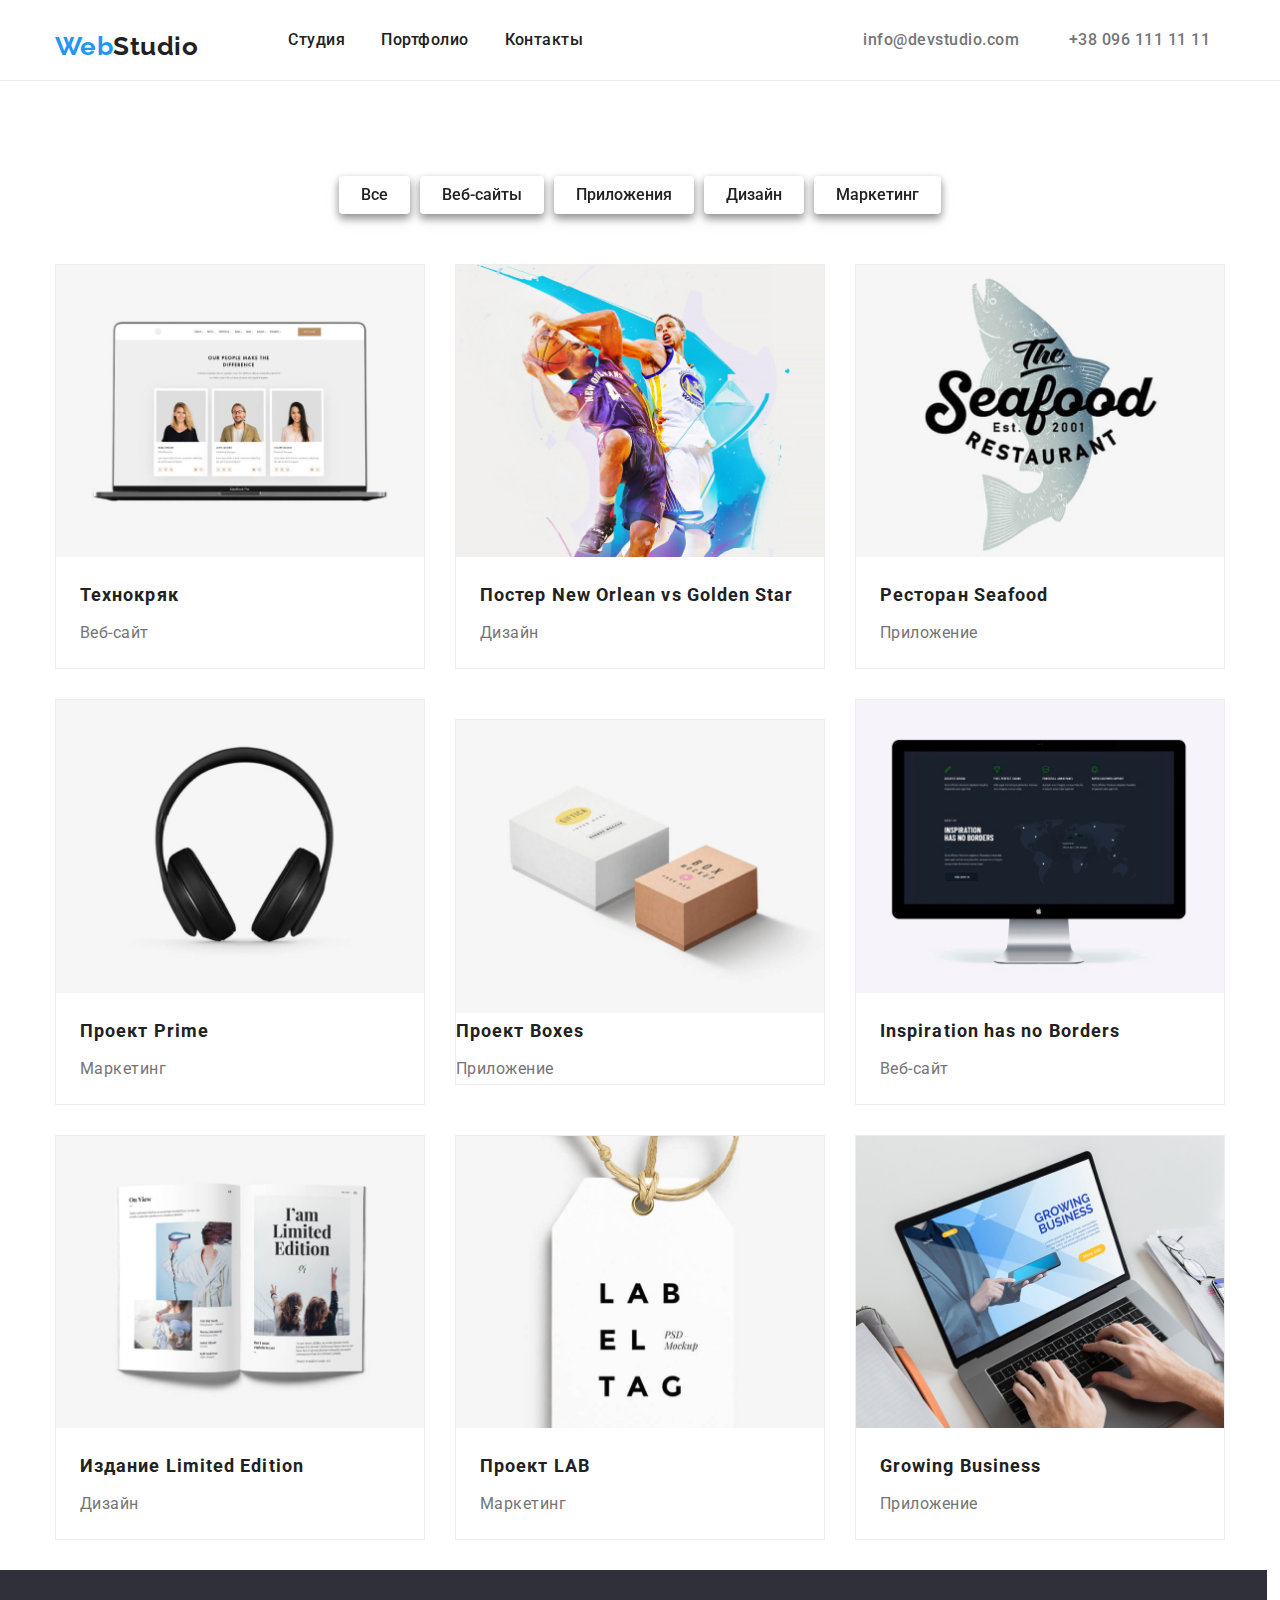
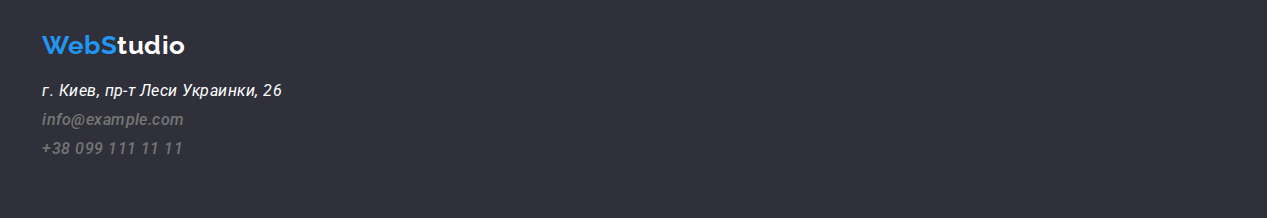
==== portfolio.html @ 785e55bb "Fixes bugs  home task 03" ====
<!DOCTYPE html>
<html lang="en">
  <head>
    <meta charset="UTF-8" />
    <meta http-equiv="X-UA-Compatible" content="IE=edge" />
    <meta name="viewport" content="width=device-width, initial-scale=1.0" />
    <meta name="description" content="This site for home tasks" />
    <title>Portfolio</title>
    <link rel="preconnect" href="https://fonts.gstatic.com" />
    <link
      href="https://fonts.googleapis.com/css2?family=Raleway:wght@700&family=Roboto:wght@400;500;700;900&display=swap"
      rel="stylesheet"
    />
    <link
      rel="stylesheet"
      href="https://cdnjs.cloudflare.com/ajax/libs/modern-normalize/1.0.0/modern-normalize.min.css"
    />
    <link rel="stylesheet" href="css/styles.css" />
  </head>
  <body>
    <!-- Шапка -->
    <header class="h-line">
      <div class="container">
        <nav class="main-navigation">
          <h1 class="navigation">
            <a class="link logo" href="index.html">
              <span class="logo-highlight">Web</span>Studio</a
            >
          </h1>

          <ul class="menu-nav list">
            <li class="item"><a class="link" href="index.html">Студия</a></li>
            <li class="item">
              <a class="link" href="portfolio.html">Портфолио</a>
            </li>
            <li class="item"><a class="link" href="">Контакты</a></li>
          </ul>
          <div class="contacts">
            <a class="link" href="mailto:">info@devstudio.com</a>
            <a class="link" href="tel:+380961111111">+38 096 111 11 11</a>
          </div>
        </nav>
      </div>
    </header>
    <main>
      <section class="button-item">
        <ul class="site-nav list">
          <li class="site-nav-item">
            <button type="button" class="filter-btn">Все</button>
          </li>
          <li class="site-nav-item">
            <button type="button" class="filter-btn">Веб-сайты</button>
          </li>
          <li class="site-nav-item">
            <button type="button" class="filter-btn">Приложения</button>
          </li>
          <li class="site-nav-item">
            <button type="button" class="filter-btn">Дизайн</button>
          </li>
          <li class="site-nav-item">
            <button type="button" class="filter-btn">Маркетинг</button>
          </li>
        </ul>
      </section>
      <section>
        <div class="container">
          <h2 class="portfolio-title">Портфолио</h2>
          <ul class="list grid flex-c">
            <li class="grid-item">
              <img src="./images/example1.jpg" alt="Сотрудники" />
              <div class="card-info">
                <h3 class="portfolio grid-item-title">Технокряк</h3>
                <p class="grid-item-text">Веб-сайт</p>
              </div>
            </li>
            <li class="grid-item">
              <img src="./images/example2.jpg" alt="Дизайн" />
              <div class="card-info">
                <h3 class="portfolio grid-item-title">
                  Постер New Orlean vs Golden Star
                </h3>
                <p class="grid-item-text">Дизайн</p>
              </div>
            </li>
            <li class="grid-item">
              <img src="./images/example3.jpg" alt="Приложение" />
              <div class="card-info">
                <h3 class="portfolio grid-item-title">Ресторан Seafood</h3>
                <p class="grid-item-text">Приложение</p>
              </div>
            </li>
            <li class="grid-item">
              <img src="./images/example4.jpg" alt="Маркетин" />
              <div class="card-info">
                <h3 class="portfolio grid-item-title">Проект Prime</h3>
                <p class="grid-item-text">Маркетинг</p>
              </div>
            </li>
            <li class="grid-item">
              <img src="./images/example5.jpg" alt="Приложение" />
              <h3 class="portfolio grid-item-title">Проект Boxes</h3>
              <p class="grid-item-text">Приложение</p>
            </li>
            <li class="grid-item">
              <img src="./images/example6.jpg" alt="Веб-сайт" />
              <div class="card-info">
                <h3 class="portfolio grid-item-title">
                  Inspiration has no Borders
                </h3>
                <p class="grid-item-text">Веб-сайт</p>
              </div>
            </li>
            <li class="grid-item">
              <img src="./images/example7.jpg" alt="Дизайн" />
              <div class="card-info">
                <h3 class="portfolio grid-item-title">
                  Издание Limited Edition
                </h3>
                <p class="grid-item-text">Дизайн</p>
              </div>
            </li>
            <li class="grid-item">
              <img src="./images/example8.jpg" alt="Маркетинг" />
              <div class="card-info">
                <h3 class="portfolio grid-item-title">Проект LAB</h3>
                <p class="grid-item-text">Маркетинг</p>
              </div>
            </li>
            <li class="grid-item">
              <img src="./images/example9.jpg" alt="Приложение" />
              <div class="card-info">
                <h3 class="portfolio grid-item-title">Growing Business</h3>
                <p class="grid-item-text">Приложение</p>
              </div>
            </li>
          </ul>
        </div>
      </section>
    </main>
    <!-- Подвал -->
    <footer>
      <div class="container">
        <a class="link logo" href="index.html">
          <span class="logo-highlight">WebS</span>tudio</a
        >
        <address>
          <p class="contacts-item">г. Киев, пр-т Леси Украинки, 26</p>
          <ul class="list">
            <li class="contacts-item">
              <a class="link" href="mailto:info@example.com"
                >info@example.com</a
              >
            </li>
            <li class="contacts-item">
              <a class="link" href="tel:+380991111111">+38 099 111 11 11</a>
            </li>
          </ul>
        </address>
      </div>
    </footer>
  </body>
</html>
---- css/styles.css ----
/* Custom CSS variables */

:root {
    --main-font-family: "Roboto", sans-serif;
    --main-bg-color: #fff;
    --main-text-color: #212121;
    --secondary-color: #757575;
    --accent-color: #2196F3;
    --dark-bg-color: #2F303A;
    --base-size: 16px;
    --soft-box-shadow: drop-shadow(0px 4px 4px rgba(0, 0, 0, 0.25));
    --small-circled: 4px;
}

html {
    box-sizing: border-box;
}

*, *::after, *::before {
    box-sizing: inherit;
}

h1, h2, h3, h4, h5, h6, p {
    margin-top: 0;
    margin-bottom: 0;
}

/* Main styles */

body {
    font-size: var(--base-size);
    font-family: var(--main-font-family);
    letter-spacing: 0.03em;
    line-height: 1.2;
    color: var(--main-text-color);
}

img {
    display: block;
    width: 100%;
    height: auto;
}

footer {
    padding: 60px 0;
    background-color: var( --dark-bg-color);
    width: 100vw;
    position: relative;
    left: 49%;
    margin-left: -50vw;
}

address {
    margin-top: 20px;
}

.container {
    width: 1200px;
    margin: 0 auto;
    padding: 0 15px;
}

.navigation {
    height: 80px;
    padding: 25px 0;
}

.main-navigation {
    display: flex;
    align-items: center;
}

.flex-container {
    display: flex;
    justify-content: space-between;
}

.contacts {
    display: inline-flex;
    margin-left: 280px;
}

.contacts .link {
    color: var(--secondary-color);
}

.contacts .link:not(:last-child) {
    margin-right: 50px;
}

.menu-nav {
    width: 295px;
    display: inline-flex;
    justify-content: space-between;
}

.item .link {
    list-style: none;
    text-decoration: none;
    display: block;
}

.flex-c {
    justify-content: center;
    align-items: center;
}

.hero {
    width: 100vw;
    position: relative;
    left: 49%;
    margin-left: -50vw;
    text-align: center;
    height: 600px;
    background-color: var(--dark-bg-color);
    flex-direction: column;
}

.features {
    display: flex;
    justify-content: space-between;
    padding: 95px 0;
}

.features .list {
    width: 270px;
}

.features p {
    font-size: 14px;
    line-height: 24px;
    letter-spacing: 3%;
    color: var(--secondary-color);
}

.image-grid {
    display: flex;
    justify-content: space-between;
}

.link {
    text-decoration: none;
    color: inherit;
    font-weight: 500;
}

.link:hover, .link:focus {
    color: var(--accent-color);
}

.list {
    list-style: none;
    padding-left: 0;
    margin: 0;
}

.button {
    font-weight: 700;
    font-size: var(--base-size);
    line-height: 1.87;
    letter-spacing: .06em;
    color: var(--main-text-color);
    background-color: var(--main-bg-color);
    border: none;
    cursor: pointer;
    border-radius: var(--small-circled);
    padding: 10px 32px;
    background-color: #2196f3;
    color: var(--main-bg-color);
}

.button:active {
    outline: none;
    transform: translateY(2px);
}

.button:focus {
    outline: none;
}

.button-item {
    display: flex;
    justify-content: center;
    margin-left: auto;
    margin-right: auto;
    padding-bottom: 50px;
}

.site-nav {
    display: inline-flex;
}

.site-nav .button {
    display: block;
}

.site-nav-item:not(:last-child) {
    margin-right: 10px;
    background-repeat: 4px;
}

.site-nav-item {
    filter: var(--soft-box-shadow);
}

.filter-btn {
    font-size: var(--base-size);
    font-weight: 500;
    line-height: 1.62;
    color: var(--main-text-color);
    padding: 6px 22px;
    background-color: var(--main-bg-color);
    border: none;
    cursor: pointer;
    display: inline-flex;
    border-radius: var(--small-circled);
    filter: var(--soft-box-shadow);
}

.filter-btn:active {
    outline: none;
    transform: translateY(2px);
}

.filter-btn:focus {
    outline: none;
}

.filter-btn:hover {
    background-color: #2196f3;
    color: var(--main-bg-color);
}

.page-title {
    font-size: 44px;
    font-weight: 900;
    line-height: 1.36;
    color: var(--main-bg-color);
    display: block;
    width: 700px;
    letter-spacing: 0.06em;
    text-transform: uppercase;
    margin-bottom: 30px;
    margin: 0 auto 30px;
}

.page-title-item {
    font-weight: 700;
    font-size: 14px;
    line-height: 1.142;
    text-transform: uppercase;
    color: var( --main-text-color);
    margin-bottom: 10px;
}

.section-title {
    font-weight: 700;
    font-size: 36px;
    line-height: 1.166;
    text-align: center;
    color: var( --main-text-color);
    margin-bottom: 50px;
}

.works {
    padding-bottom: 95px;
}

.page-title-description {
    font-weight: 400;
    font-size: 14px;
    line-height: 1.71;
    color: var( --secondary-color);
}

.team-card {
    font-size: 16px;
    font-weight: 500;
    line-height: 1.2;
    text-align: center;
    color: var( --main-text-color);
    width: 270px;
    box-shadow: 0px 1px 3px rgba(0, 0, 0, 0.12), 0px 1px 1px rgba(0, 0, 0, 0.14), 0px 2px 1px rgba(0, 0, 0, 0.2);
    border-radius: 0px 0px 4px 4px;
}

.person {
    font-weight: 500;
    line-height: 1.2;
    letter-spacing: 3%;
    text-align: center;
    padding-top: 30px;
    padding-bottom: 10px;
}

.team-item {
    font-weight: 400;
    font-size: 16px;
    line-height: 19px;
    text-align: center;
    color: var(--secondary-color);
    padding-bottom: 30px;
}

.our-team {
    padding-bottom: 95px;
}

.contacts-item:not(:last-child) {
    padding-bottom: 10px;
    color: var(--main-bg-color);
}

.contacts-item .link {
    color: var(--secondary-color);
}

.contacts-item .link:hover {
    color: var(--accent-color);
}

footer .logo {
    color: var(--main-bg-color);
}

.logo {
    font-family: Raleway;
    font-weight: 700;
    font-size: 26px;
    line-height: 1.192;
    color: var(--main-text-color);
    margin-right: 90px;
}

.logo-highlight {
    color: var(--accent-color);
}

.portfolio {
    font-size: 18px;
    font-weight: 700;
    line-height: 2;
    letter-spacing: .06em;
    color: var(--main-text-color);
}

.portfolio-item {
    font-weight: 400;
    font-size: 16px;
    line-height: 1.87;
    color: var(--secondary-color);
}

.portfolio-example {
    display: flex;
}

.h-line {
    border-bottom: 1px solid #eee;
    margin-bottom: 95px;
}

.portfolio-title {
    display: none;
}

.grid {
    display: flex;
    flex-wrap: wrap;
}

.grid-item {
    width: 370px;
    margin-right: 30px;
    margin-bottom: 30px;
    border: 1px solid #eee;
}

.grid-item:nth-child(3n) {
    margin-right: 0;
}

.grid-item-title {
    font-weight: bold;
    font-size: 18px;
    line-height: 2;
    letter-spacing: .06em;
    color: var(--main-text-color);
    margin-bottom: 5px;
}

.grid-item-text {
    font-size: 16px;
    line-height: 1.87;
    letter-spacing: 0.03em;
    color: var(--secondary-color);
}

.card-info {
    padding: 20px 24px;
}

.visually-hidden {
    position: absolute !important;
    clip: rect(1px 1px 1px 1px);
    clip: rect(1px, 1px, 1px, 1px);
    padding: 0 !important;
    border: 0 !important;
    height: 1px !important;
    width: 1px !important;
    overflow: hidden;
}
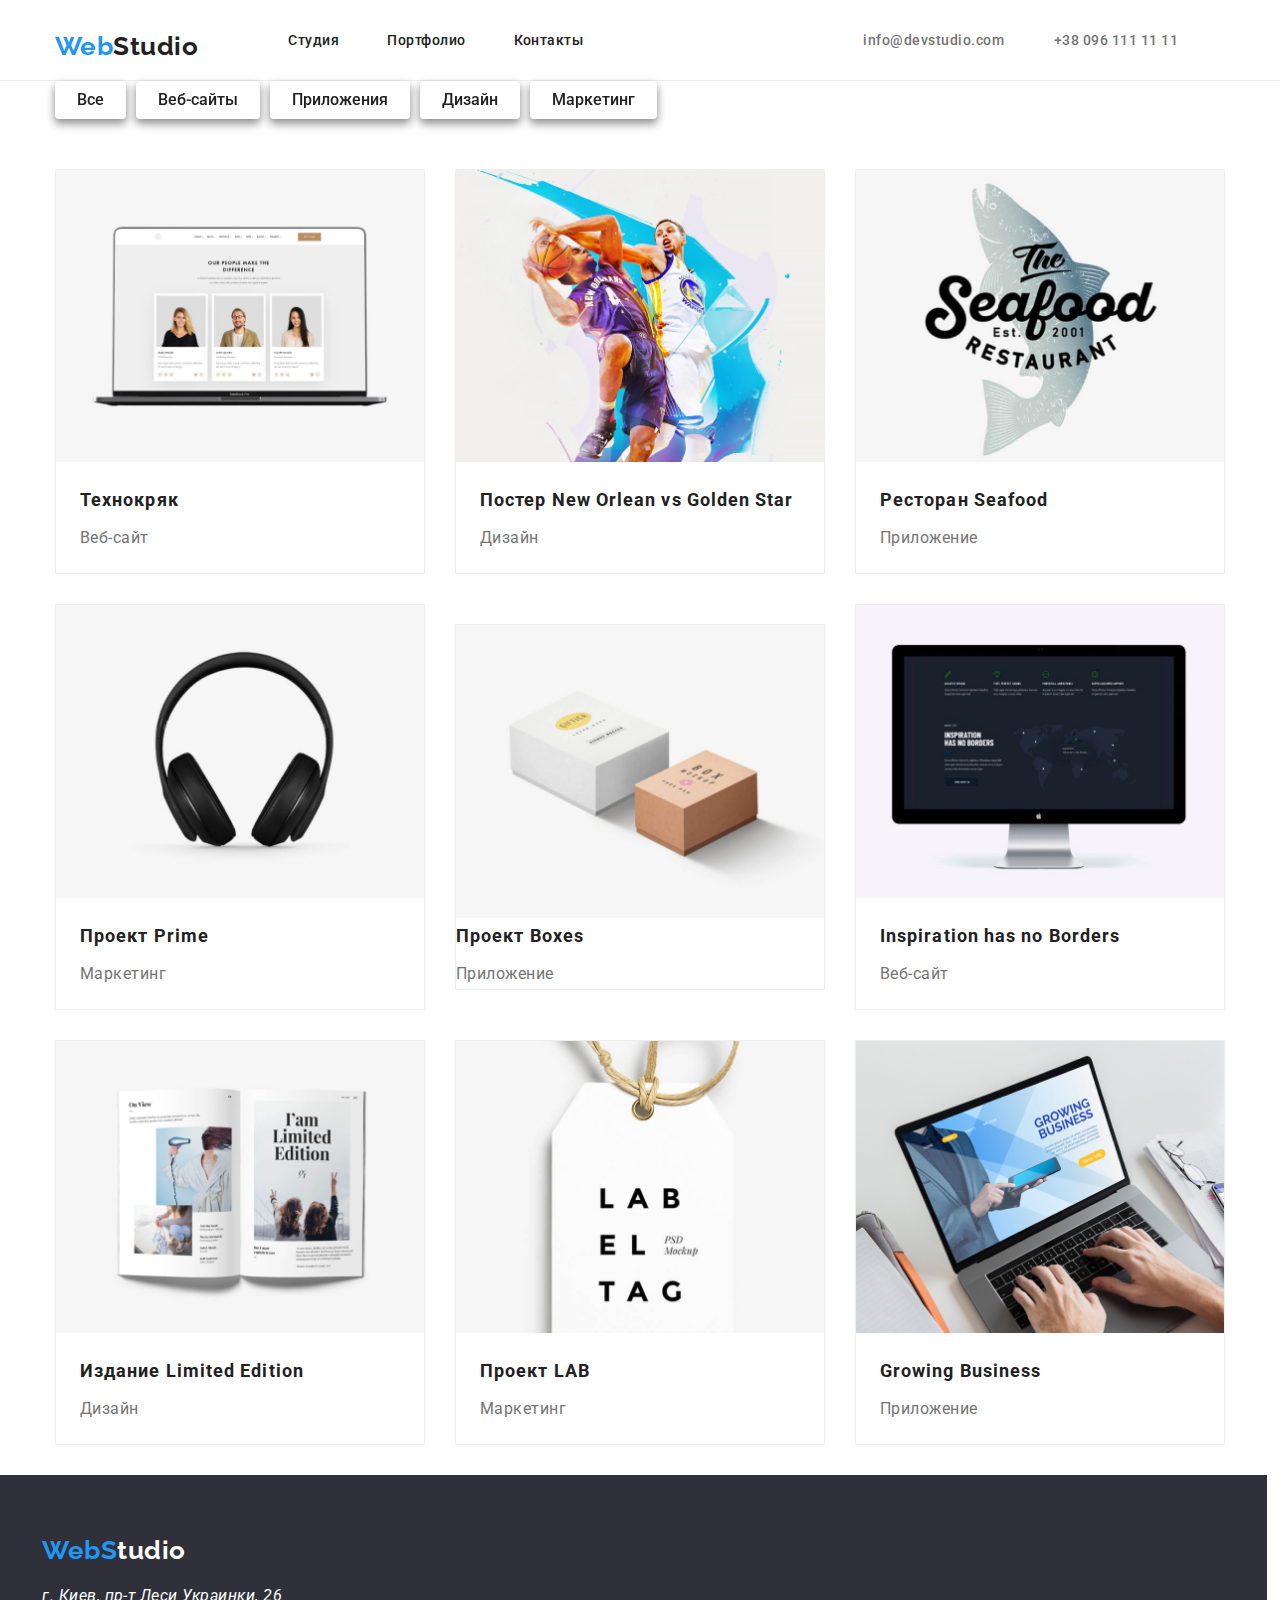
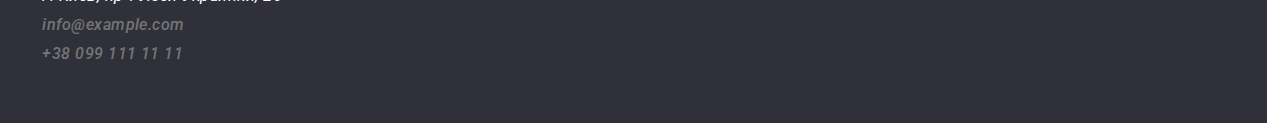
==== commit 91f46401: "Fixes bugs sn home task 3" ====
--- a/portfolio.html
+++ b/portfolio.html
@@ -44,6 +44,7 @@
     </header>
     <main>
       <section class="button-item">
+        <div class="container">
         <ul class="site-nav list">
           <li class="site-nav-item">
             <button type="button" class="filter-btn">Все</button>
@@ -61,9 +62,9 @@
             <button type="button" class="filter-btn">Маркетинг</button>
           </li>
         </ul>
+        </div>
       </section>
       <section>
-        <div class="container">
           <h2 class="portfolio-title">Портфолио</h2>
           <ul class="list grid flex-c">
             <li class="grid-item">
--- a/css/styles.css
+++ b/css/styles.css
@@ -75,12 +75,22 @@
     justify-content: space-between;
 }
 
+.flex-c {
+    justify-content: center;
+    align-items: center;
+}
+
+.features-flex-container {
+    display: inline-flex;
+}
+
 .contacts {
     display: inline-flex;
     margin-left: 280px;
 }
 
 .contacts .link {
+    font-size: 14px;
     color: var(--secondary-color);
 }
 
@@ -95,25 +105,18 @@
 }
 
 .item .link {
+    font-size: 14px;
     list-style: none;
     text-decoration: none;
     display: block;
 }
 
-.flex-c {
-    justify-content: center;
-    align-items: center;
-}
-
 .hero {
-    width: 100vw;
-    position: relative;
-    left: 49%;
-    margin-left: -50vw;
+    min-width: 100vh;
+    padding-top: 200px;
+    padding-bottom: 200px;
     text-align: center;
-    height: 600px;
     background-color: var(--dark-bg-color);
-    flex-direction: column;
 }
 
 .features {
@@ -263,6 +266,7 @@
 }
 
 .works {
+    padding-top: 95px;
     padding-bottom: 95px;
 }
 
@@ -303,7 +307,18 @@
 }
 
 .our-team {
+    background: #F5F4FA;
     padding-bottom: 95px;
+}
+
+.our-team-card {
+    padding-top: 30px;
+    padding-bottom: 30px;
+}
+
+.team-card-discription {
+    display: flex;
+    align-items: center;
 }
 
 .contacts-item:not(:last-child) {
@@ -357,7 +372,6 @@
 
 .h-line {
     border-bottom: 1px solid #eee;
-    margin-bottom: 95px;
 }
 
 .portfolio-title {
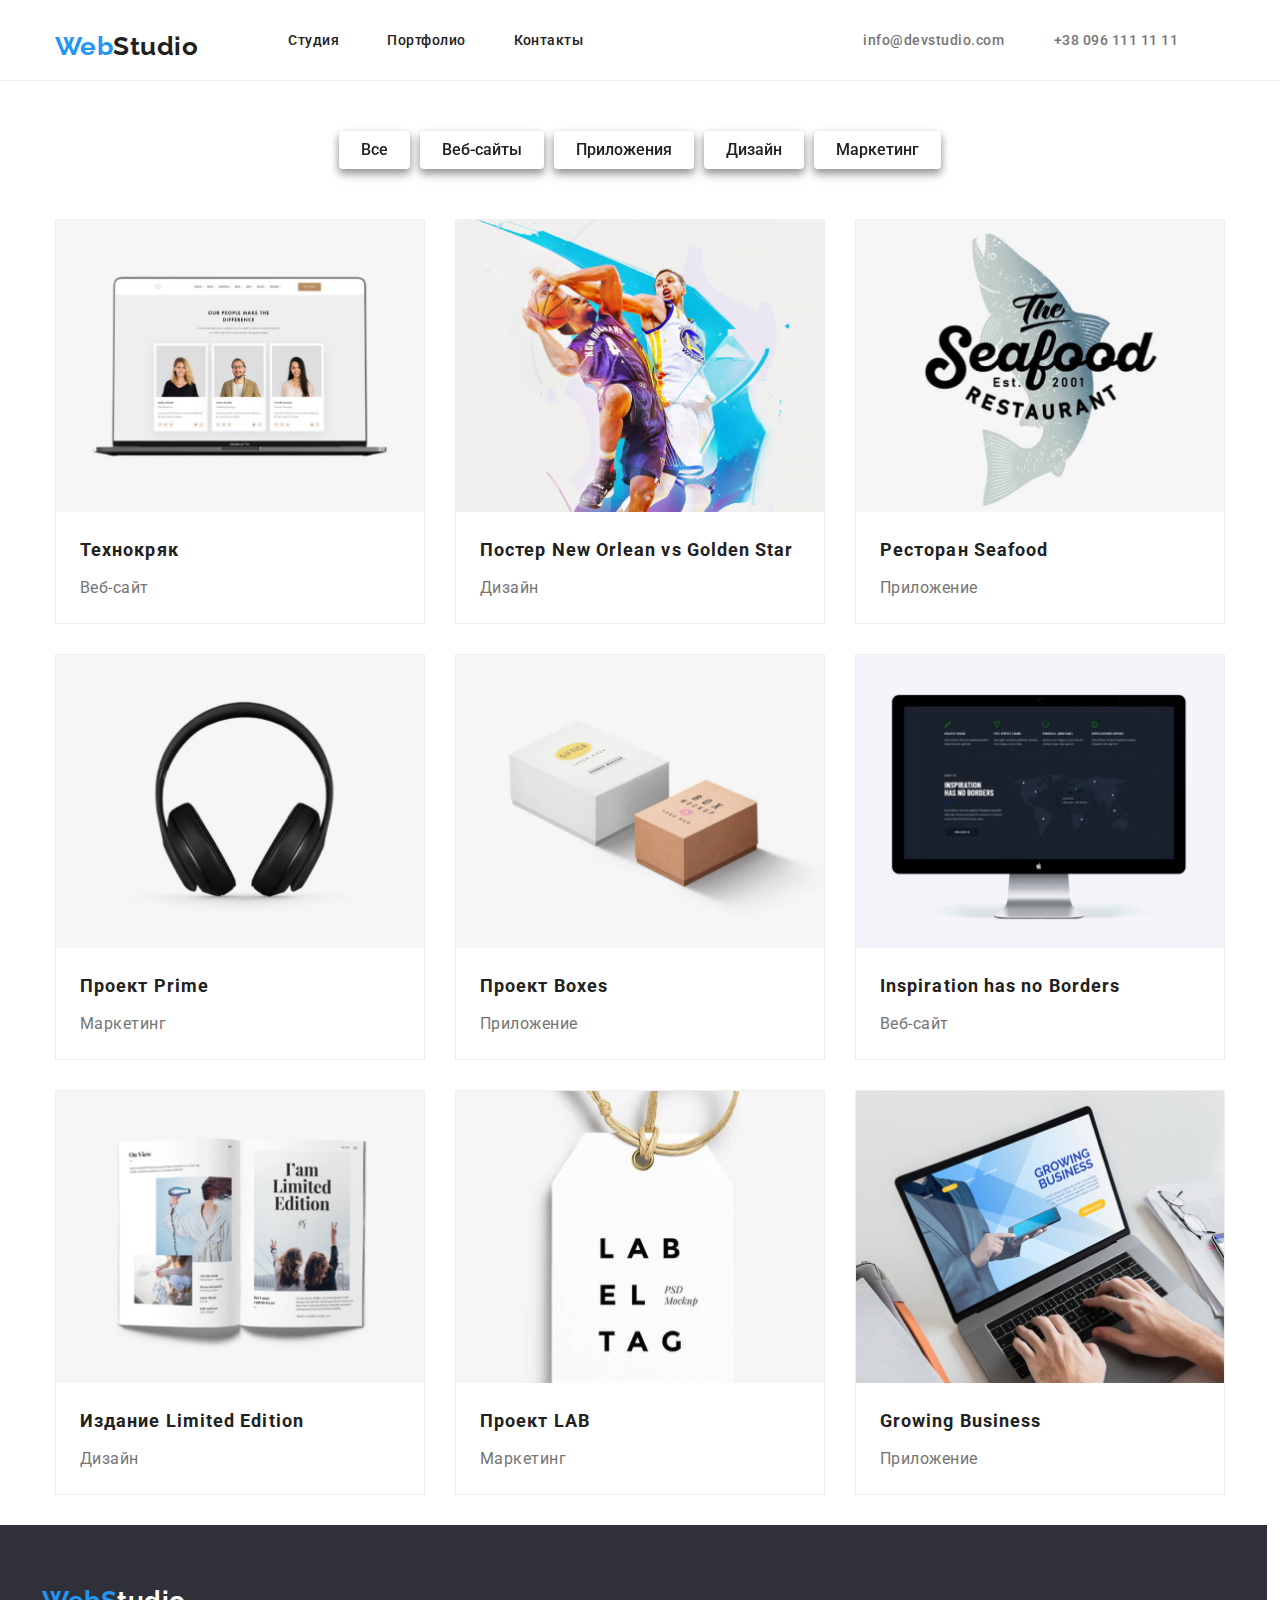
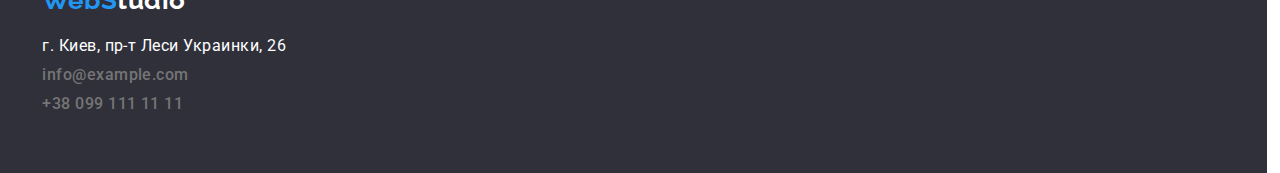
==== commit 2d63e489: "Modify according to mentor comments" ====
--- a/portfolio.html
+++ b/portfolio.html
@@ -43,9 +43,9 @@
       </div>
     </header>
     <main>
-      <section class="button-item">
+      <section class="secondary-nav">
         <div class="container">
-        <ul class="site-nav list">
+        <ul class="site-nav list button-item">
           <li class="site-nav-item">
             <button type="button" class="filter-btn">Все</button>
           </li>
@@ -99,8 +99,10 @@
             </li>
             <li class="grid-item">
               <img src="./images/example5.jpg" alt="Приложение" />
+               <div class="card-info">
               <h3 class="portfolio grid-item-title">Проект Boxes</h3>
               <p class="grid-item-text">Приложение</p>
+              </div>
             </li>
             <li class="grid-item">
               <img src="./images/example6.jpg" alt="Веб-сайт" />
@@ -144,15 +146,15 @@
         <a class="link logo" href="index.html">
           <span class="logo-highlight">WebS</span>tudio</a
         >
-        <address>
-          <p class="contacts-item">г. Киев, пр-т Леси Украинки, 26</p>
+        <address class="footer-contacts">
+          <p class="footer-contacts-item">г. Киев, пр-т Леси Украинки, 26</p>
           <ul class="list">
-            <li class="contacts-item">
+            <li class="footer-contacts-item">
               <a class="link" href="mailto:info@example.com"
                 >info@example.com</a
               >
             </li>
-            <li class="contacts-item">
+            <li class="footer-contacts-item">
               <a class="link" href="tel:+380991111111">+38 099 111 11 11</a>
             </li>
           </ul>
--- a/css/styles.css
+++ b/css/styles.css
@@ -125,15 +125,12 @@
     padding: 95px 0;
 }
 
-.features .list {
+.features .list-item {
     width: 270px;
 }
 
-.features p {
-    font-size: 14px;
-    line-height: 24px;
-    letter-spacing: 3%;
-    color: var(--secondary-color);
+.features .list-item:not(:last-child) {
+    margin-right: 20px;
 }
 
 .image-grid {
@@ -181,16 +178,15 @@
     outline: none;
 }
 
-.button-item {
+.secondary-nav {
+    padding-top: 50px;
+    padding-bottom: 50px;
+}
+
+
+.site-nav {
     display: flex;
     justify-content: center;
-    margin-left: auto;
-    margin-right: auto;
-    padding-bottom: 50px;
-}
-
-.site-nav {
-    display: inline-flex;
 }
 
 .site-nav .button {
@@ -266,7 +262,6 @@
 }
 
 .works {
-    padding-top: 95px;
     padding-bottom: 95px;
 }
 
@@ -293,8 +288,7 @@
     line-height: 1.2;
     letter-spacing: 3%;
     text-align: center;
-    padding-top: 30px;
-    padding-bottom: 10px;
+    margin-bottom: 10px;
 }
 
 .team-item {
@@ -303,11 +297,11 @@
     line-height: 19px;
     text-align: center;
     color: var(--secondary-color);
-    padding-bottom: 30px;
 }
 
 .our-team {
     background: #F5F4FA;
+    padding-top: 95px;
     padding-bottom: 95px;
 }
 
@@ -316,21 +310,24 @@
     padding-bottom: 30px;
 }
 
-.team-card-discription {
-    display: flex;
-    align-items: center;
-}
-
-.contacts-item:not(:last-child) {
+.team-card-body {
+    padding: 30px;
+}
+
+.footer-contacts {
+    font-style: normal;
+}
+
+.footer-contacts-item:not(:last-child) {
     padding-bottom: 10px;
     color: var(--main-bg-color);
 }
 
-.contacts-item .link {
+.footer-contacts-item .link {
     color: var(--secondary-color);
 }
 
-.contacts-item .link:hover {
+.footer-contacts-item .link:hover {
     color: var(--accent-color);
 }
 
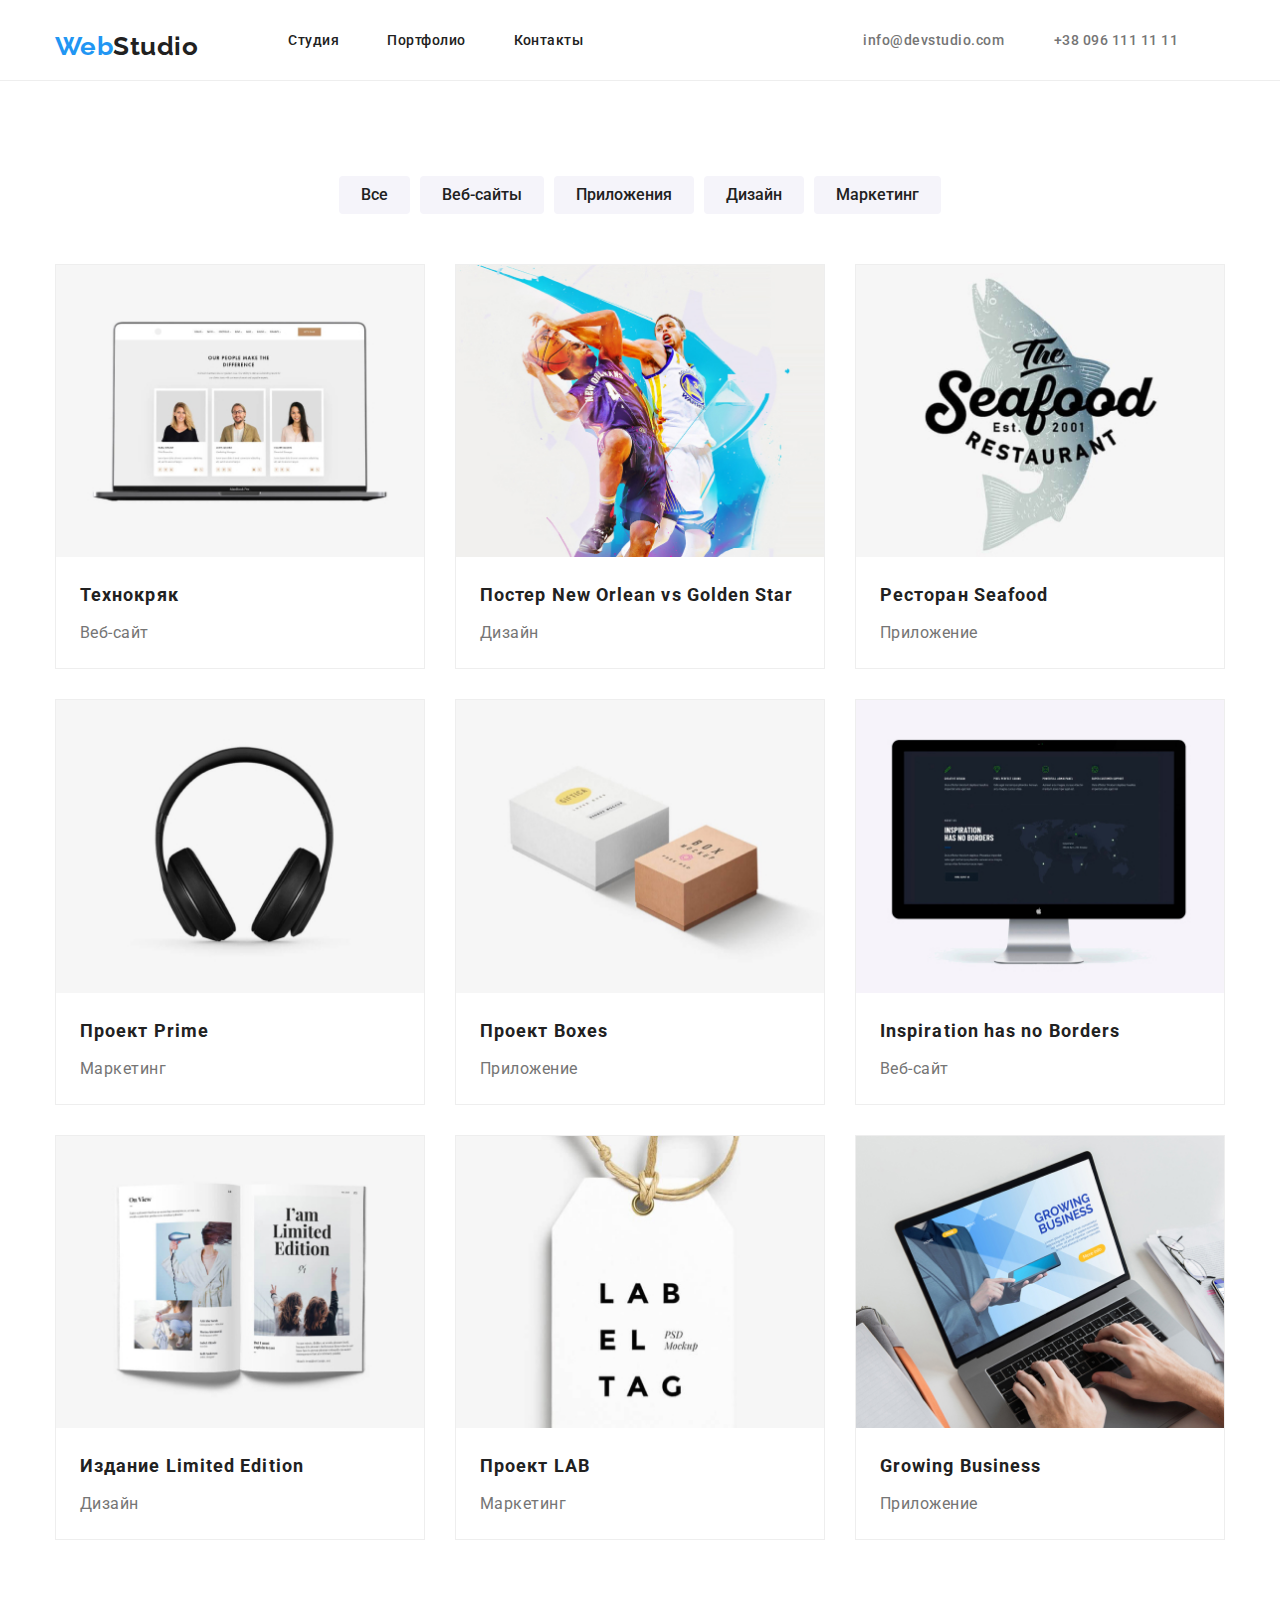
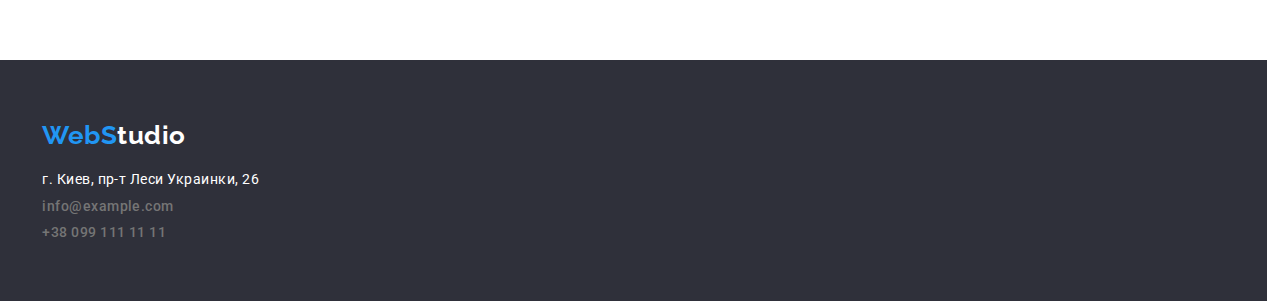
==== commit 43abb5eb: "Fix issue according to mentor comment" ====
--- a/portfolio.html
+++ b/portfolio.html
@@ -27,7 +27,6 @@
               <span class="logo-highlight">Web</span>Studio</a
             >
           </h1>
-
           <ul class="menu-nav list">
             <li class="item"><a class="link" href="index.html">Студия</a></li>
             <li class="item">
@@ -42,29 +41,28 @@
         </nav>
       </div>
     </header>
-    <main>
-      <section class="secondary-nav">
-        <div class="container">
-        <ul class="site-nav list button-item">
-          <li class="site-nav-item">
-            <button type="button" class="filter-btn">Все</button>
-          </li>
-          <li class="site-nav-item">
-            <button type="button" class="filter-btn">Веб-сайты</button>
-          </li>
-          <li class="site-nav-item">
-            <button type="button" class="filter-btn">Приложения</button>
-          </li>
-          <li class="site-nav-item">
-            <button type="button" class="filter-btn">Дизайн</button>
-          </li>
-          <li class="site-nav-item">
-            <button type="button" class="filter-btn">Маркетинг</button>
-          </li>
-        </ul>
-        </div>
-      </section>
-      <section>
+    <main class="main-section">
+      <div class="container">
+        <section class="secondary-nav">
+          <ul class="site-nav list button-item">
+            <li class="site-nav-item">
+              <button type="button" class="filter-btn">Все</button>
+            </li>
+            <li class="site-nav-item">
+              <button type="button" class="filter-btn">Веб-сайты</button>
+            </li>
+            <li class="site-nav-item">
+              <button type="button" class="filter-btn">Приложения</button>
+            </li>
+            <li class="site-nav-item">
+              <button type="button" class="filter-btn">Дизайн</button>
+            </li>
+            <li class="site-nav-item">
+              <button type="button" class="filter-btn">Маркетинг</button>
+            </li>
+          </ul>
+        </section>
+        <section>
           <h2 class="portfolio-title">Портфолио</h2>
           <ul class="list grid flex-c">
             <li class="grid-item">
@@ -99,9 +97,9 @@
             </li>
             <li class="grid-item">
               <img src="./images/example5.jpg" alt="Приложение" />
-               <div class="card-info">
-              <h3 class="portfolio grid-item-title">Проект Boxes</h3>
-              <p class="grid-item-text">Приложение</p>
+              <div class="card-info">
+                <h3 class="portfolio grid-item-title">Проект Boxes</h3>
+                <p class="grid-item-text">Приложение</p>
               </div>
             </li>
             <li class="grid-item">
@@ -137,9 +135,10 @@
               </div>
             </li>
           </ul>
-        </div>
-      </section>
+        </section>
+      </div>
     </main>
+
     <!-- Подвал -->
     <footer>
       <div class="container">
--- a/css/styles.css
+++ b/css/styles.css
@@ -179,11 +179,13 @@
 }
 
 .secondary-nav {
-    padding-top: 50px;
-    padding-bottom: 50px;
-}
-
-
+    margin-bottom: 50px;
+}
+
+.main-section {
+    padding-top: 95px;
+    padding-bottom: 90px;
+}
 .site-nav {
     display: flex;
     justify-content: center;
@@ -196,10 +198,6 @@
 .site-nav-item:not(:last-child) {
     margin-right: 10px;
     background-repeat: 4px;
-}
-
-.site-nav-item {
-    filter: var(--soft-box-shadow);
 }
 
 .filter-btn {
@@ -208,12 +206,11 @@
     line-height: 1.62;
     color: var(--main-text-color);
     padding: 6px 22px;
-    background-color: var(--main-bg-color);
+    background-color: #F5F4FA;
     border: none;
     cursor: pointer;
     display: inline-flex;
     border-radius: var(--small-circled);
-    filter: var(--soft-box-shadow);
 }
 
 .filter-btn:active {
@@ -228,6 +225,7 @@
 .filter-btn:hover {
     background-color: #2196f3;
     color: var(--main-bg-color);
+    box-shadow: 0px 4px 4px rgba(0, 0, 0, 0.25);
 }
 
 .page-title {
@@ -252,6 +250,13 @@
     margin-bottom: 10px;
 }
 
+.page-title-text {
+    font-size: 14px;
+    line-height: 1.71;
+    letter-spacing: 0.03em;
+    color: var(--secondary-color);
+}
+
 .section-title {
     font-weight: 700;
     font-size: 36px;
@@ -316,6 +321,7 @@
 
 .footer-contacts {
     font-style: normal;
+    font-size: 14px;
 }
 
 .footer-contacts-item:not(:last-child) {
@@ -347,6 +353,7 @@
 .logo-highlight {
     color: var(--accent-color);
 }
+
 
 .portfolio {
     font-size: 18px;
